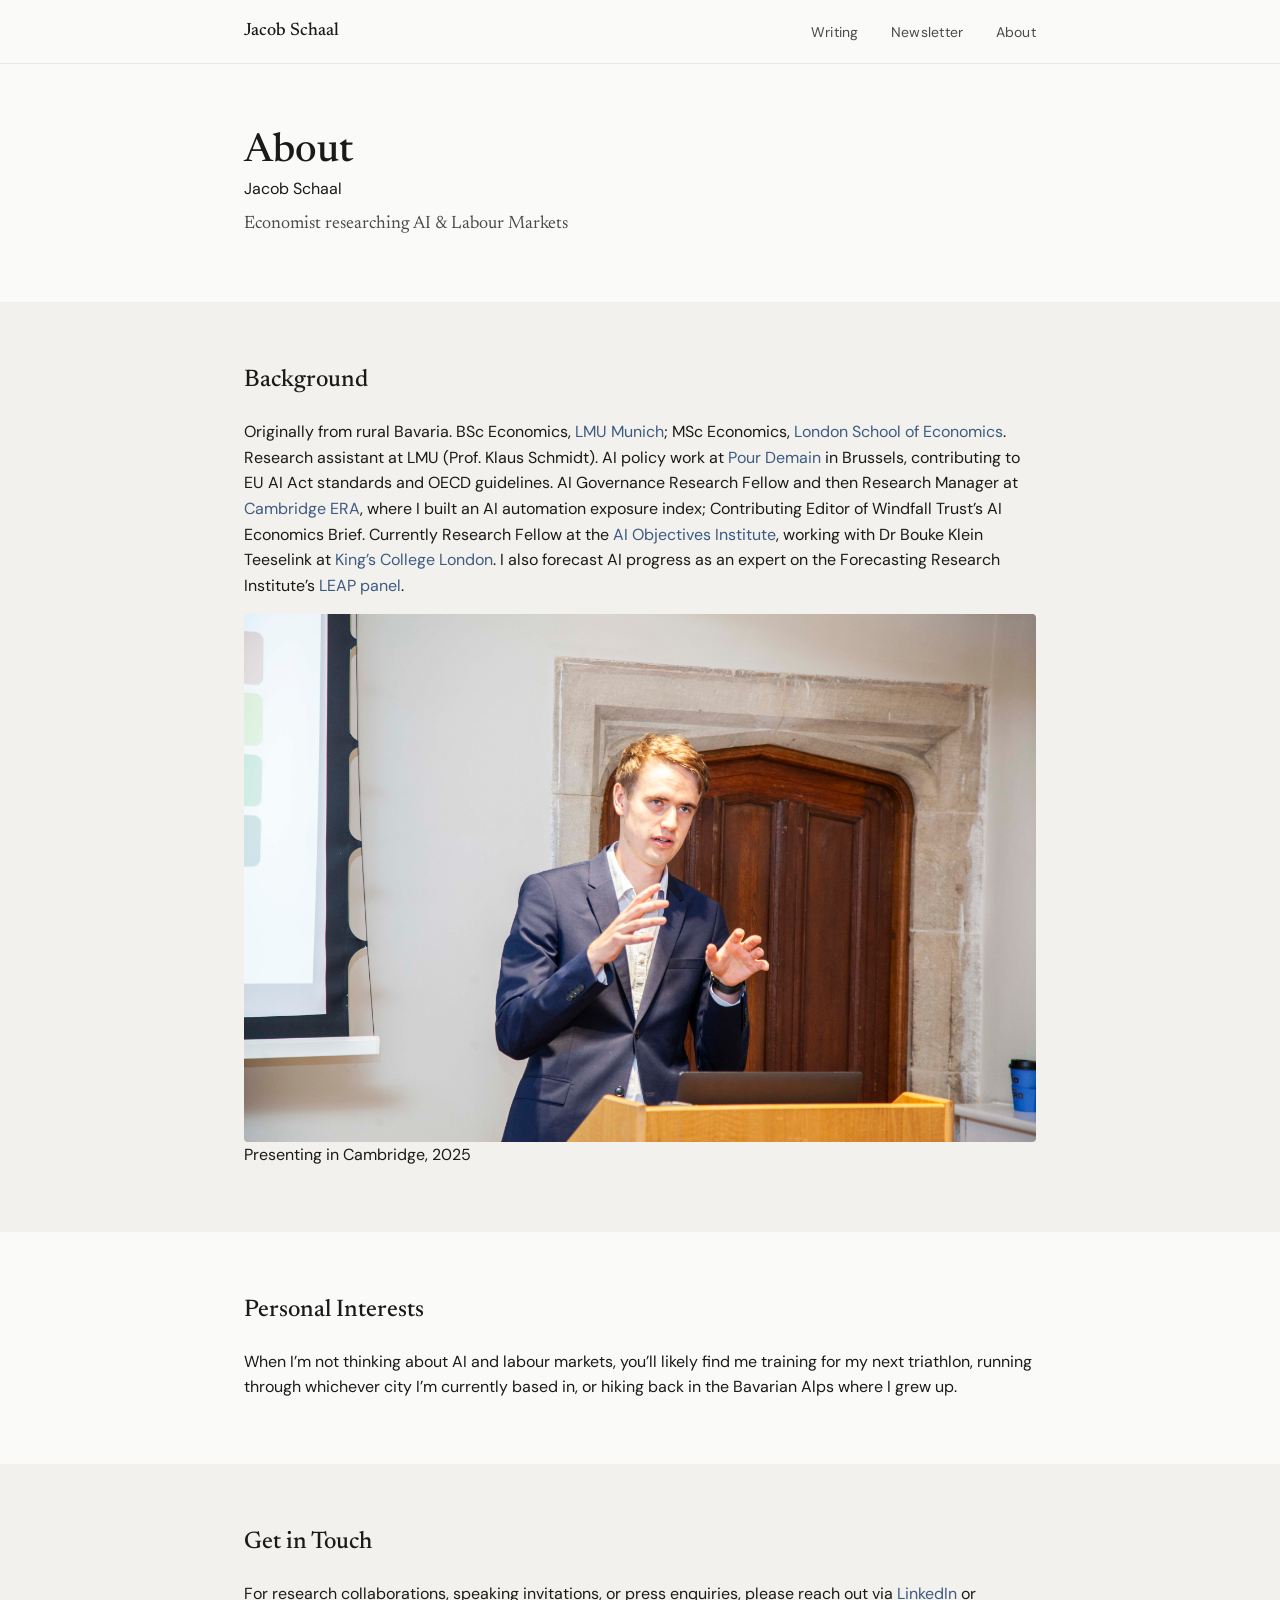
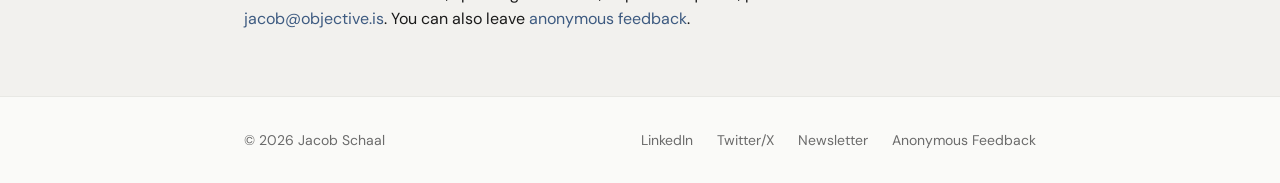
==== about/index.html @ 56f24ee0 "Featured In: Transformer replaces older logos; follow section with LinkedIn/X and Substack embed; BM" ====
<!DOCTYPE html>
<html lang="en">
<head>
  <meta charset="UTF-8">
  <meta name="viewport" content="width=device-width, initial-scale=1.0">
  <meta name="description" content="About Jacob Schaal, an economist researching how AI affects junior hiring and job tasks.">
  <title>About — Jacob Schaal</title>
  <link rel="stylesheet" href="../css/tokens.css">
  <link rel="stylesheet" href="../css/base.css">
  <link rel="stylesheet" href="../css/components.css">
  <link rel="stylesheet" href="../css/responsive.css">
</head>
<body>

  <!-- Navigation -->
  <nav class="nav" role="navigation" aria-label="Main navigation">
    <div class="container nav__inner">
      <a href="../index.html" class="nav__logo">Jacob Schaal</a>
      <button class="nav__toggle" aria-label="Toggle menu" aria-expanded="false">
        <span class="nav__toggle-bar"></span>
        <span class="nav__toggle-bar"></span>
        <span class="nav__toggle-bar"></span>
      </button>
      <ul class="nav__links">
        <li><a href="../writing/index.html">Writing</a></li>
        <li><a href="https://futureecon.substack.com/" target="_blank" rel="noopener">Newsletter</a></li>
        <li><a href="../about/index.html">About</a></li>
      </ul>
    </div>
  </nav>

  <!-- About Header -->
  <section class="hero">
    <div class="container">
      <h1>About</h1>
      <p class="hero__name">Jacob Schaal</p>
      <p class="hero__tagline">Economist researching AI &amp; Labour Markets</p>
    </div>
  </section>

  <!-- Background -->
  <section class="section--alt">
    <div class="container">
      <h2>Background</h2>
      <p>Originally from rural Bavaria. BSc Economics, <a href="https://www.lmu.de/en/" target="_blank">LMU Munich</a>; MSc Economics, <a href="https://www.lse.ac.uk/" target="_blank">London School of Economics</a>. Research assistant at LMU (Prof. Klaus Schmidt). AI policy work at <a href="https://www.pourdemain.ngo/" target="_blank">Pour Demain</a> in Brussels, contributing to EU AI Act standards and OECD guidelines. AI Governance Research Fellow and then Research Manager at <a href="https://www.erafellowship.org/" target="_blank">Cambridge ERA</a>, where I built an AI automation exposure index; Contributing Editor of Windfall Trust&rsquo;s AI Economics Brief. Currently Research Fellow at the <a href="https://ai.objectives.institute/" target="_blank" rel="noopener">AI Objectives Institute</a>, working with Dr Bouke Klein Teeselink at <a href="https://www.kcl.ac.uk/" target="_blank">King&rsquo;s College London</a>. I also forecast AI progress as an expert on the Forecasting Research Institute&rsquo;s <a href="https://forecastingresearch.org/" target="_blank" rel="noopener">LEAP panel</a>.</p>
      <figure>
        <img src="../assets/photo/presenting.jpg" alt="Jacob Schaal presenting research" style="max-width:100%;border-radius:4px;">
        <figcaption>Presenting in Cambridge, 2025</figcaption>
      </figure>
    </div>
  </section>

  <!-- Personal Interests -->
  <section>
    <div class="container">
      <h2>Personal Interests</h2>
      <p>When I&rsquo;m not thinking about AI and labour markets, you&rsquo;ll likely find me training for my next triathlon, running through whichever city I&rsquo;m currently based in, or hiking back in the Bavarian Alps where I grew up.</p>
    </div>
  </section>

  <!-- Get in Touch -->
  <section class="section--alt">
    <div class="container">
      <h2>Get in Touch</h2>
      <p>For research collaborations, speaking invitations, or press enquiries, please reach out via <a href="https://www.linkedin.com/in/jacobschaal" target="_blank" rel="noopener">LinkedIn</a> or <a href="#" class="js-email" data-name="jacob" data-domain="objective.is">email</a>. You can also leave <a href="https://admonymous.co/jacobsch" target="_blank" rel="noopener">anonymous feedback</a>.</p>
    </div>
  </section>

  <!-- Footer -->
  <footer class="footer">
    <div class="container footer__inner">
      <p class="footer__copy">&copy; 2026 Jacob Schaal</p>
      <div class="footer__links">
        <a href="https://www.linkedin.com/in/jacobschaal" aria-label="LinkedIn" target="_blank" rel="noopener">LinkedIn</a>
        <a href="https://x.com/FutureEconJacob" aria-label="Twitter/X" target="_blank" rel="noopener">Twitter/X</a>
        <a href="https://futureecon.substack.com/" aria-label="Newsletter" target="_blank" rel="noopener">Newsletter</a>
        <a href="https://admonymous.co/jacobsch" aria-label="Anonymous Feedback" target="_blank" rel="noopener">Anonymous Feedback</a>
      </div>
    </div>
  </footer>

  <script src="../js/main.js"></script>
  <script>
    document.querySelectorAll('.js-email').forEach(function(el) {
      var name = el.getAttribute('data-name');
      var domain = el.getAttribute('data-domain');
      var addr = name + '@' + domain;
      el.href = 'mailto:' + addr;
      el.textContent = addr;
    });
  </script>
</body>
</html>
---- css/tokens.css ----
:root {
  /* Colours */
  --bg-primary: #FAFAF8;
  --bg-section-alt: #F2F1EE;
  --bg-card: #FFFFFF;
  --text-primary: #1a1a1a;
  --text-secondary: #4a4a4a;
  --text-muted: #6b6b6b;
  --accent: #3d5a80;
  --accent-hover: #2c4460;
  --border: #d4d4cf;
  --border-light: #e8e8e4;

  /* Tag colours */
  --tag-op-ed: #e8ddd4;
  --tag-op-ed-text: #6b4c2a;
  --tag-policy: #d4dde8;
  --tag-policy-text: #2a4c6b;
  --tag-working-paper: #e0e0dc;
  --tag-working-paper-text: #4a4a4a;
  --tag-newsletter: #d4e8db;
  --tag-newsletter-text: #2a6b3d;
  --tag-thesis: #e0d4e8;
  --tag-thesis-text: #4c2a6b;
  --tag-report: #d4e2e8;
  --tag-report-text: #2a5a6b;

  /* Typography */
  --font-heading: 'Newsreader', Georgia, 'Times New Roman', serif;
  --font-body: 'DM Sans', -apple-system, BlinkMacSystemFont, 'Segoe UI', sans-serif;
  --font-mono: 'JetBrains Mono', 'Fira Code', monospace;

  --fs-xs: 0.75rem;
  --fs-sm: 0.875rem;
  --fs-base: 1rem;
  --fs-lg: 1.125rem;
  --fs-xl: 1.25rem;
  --fs-2xl: 1.5rem;
  --fs-3xl: 2rem;
  --fs-4xl: 2.5rem;

  --lh-tight: 1.2;
  --lh-normal: 1.6;
  --lh-relaxed: 1.8;

  --fw-normal: 400;
  --fw-medium: 500;
  --fw-semibold: 600;

  /* Spacing */
  --sp-1: 0.25rem;
  --sp-2: 0.5rem;
  --sp-3: 0.75rem;
  --sp-4: 1rem;
  --sp-6: 1.5rem;
  --sp-8: 2rem;
  --sp-12: 3rem;
  --sp-16: 4rem;
  --sp-24: 6rem;

  /* Layout */
  --container-max: 840px;
  --container-wide: 960px;
  --nav-height: 64px;

  /* Transitions */
  --transition-fast: 0.15s ease;
  --transition-base: 0.3s ease;

  /* Borders */
  --radius-sm: 4px;
  --radius-md: 8px;
  --radius-lg: 12px;
  --radius-full: 50%;
}
---- css/base.css ----
@import url('https://fonts.googleapis.com/css2?family=DM+Sans:ital,wght@0,400;0,500;0,600;1,400&family=Newsreader:ital,wght@0,400;0,500;0,600;1,400&display=swap');

/* Reset */
*,
*::before,
*::after {
  margin: 0;
  padding: 0;
  box-sizing: border-box;
}

html {
  scroll-behavior: smooth;
  -webkit-text-size-adjust: 100%;
}

body {
  font-family: var(--font-body);
  font-size: var(--fs-base);
  line-height: var(--lh-normal);
  color: var(--text-primary);
  background-color: var(--bg-primary);
  -webkit-font-smoothing: antialiased;
  -moz-osx-font-smoothing: grayscale;
}

img, svg {
  display: block;
  max-width: 100%;
}

a {
  color: var(--accent);
  text-decoration: none;
  transition: color var(--transition-fast);
}

a:hover {
  color: var(--accent-hover);
}

ul, ol {
  list-style: none;
}

button {
  font-family: inherit;
  cursor: pointer;
  border: none;
  background: none;
}

/* Typography */
h1, h2, h3, h4 {
  font-family: var(--font-heading);
  font-weight: var(--fw-medium);
  line-height: var(--lh-tight);
  color: var(--text-primary);
}

h1 {
  font-size: var(--fs-4xl);
}

h2 {
  font-size: var(--fs-2xl);
  margin-bottom: var(--sp-6);
}

h3 {
  font-size: var(--fs-xl);
  margin-bottom: var(--sp-3);
}

p {
  margin-bottom: var(--sp-4);
}

p:last-child {
  margin-bottom: 0;
}

strong {
  font-weight: var(--fw-semibold);
}

/* Layout */
.container {
  max-width: var(--container-max);
  margin: 0 auto;
  padding: 0 var(--sp-6);
}

.container--wide {
  max-width: var(--container-wide);
}

section {
  padding: var(--sp-16) 0;
}

section:first-of-type {
  padding-top: calc(var(--nav-height) + var(--sp-16));
}

/* Section with alternating background */
.section--alt {
  background-color: var(--bg-section-alt);
}

/* Utility */
.sr-only {
  position: absolute;
  width: 1px;
  height: 1px;
  padding: 0;
  margin: -1px;
  overflow: hidden;
  clip: rect(0, 0, 0, 0);
  white-space: nowrap;
  border: 0;
}

.text-secondary {
  color: var(--text-secondary);
}

.text-muted {
  color: var(--text-muted);
}
---- css/components.css ----
/* ========================================
   Navigation
   ======================================== */

.nav {
  position: fixed;
  top: 0;
  left: 0;
  right: 0;
  z-index: 100;
  background-color: var(--bg-primary);
  border-bottom: 1px solid var(--border-light);
  height: var(--nav-height);
  display: flex;
  align-items: center;
}

.nav__inner {
  display: flex;
  align-items: center;
  justify-content: space-between;
  width: 100%;
}

.nav__logo {
  font-family: var(--font-heading);
  font-size: var(--fs-lg);
  font-weight: var(--fw-medium);
  color: var(--text-primary);
  text-decoration: none;
}

.nav__logo:hover {
  color: var(--accent);
}

.nav__links {
  display: flex;
  gap: var(--sp-8);
}

.nav__links a {
  font-size: var(--fs-sm);
  color: var(--text-secondary);
  text-decoration: none;
  letter-spacing: 0.02em;
  transition: color var(--transition-fast);
}

.nav__links a:hover {
  color: var(--text-primary);
}

.nav__toggle {
  display: none;
  flex-direction: column;
  gap: 5px;
  padding: var(--sp-2);
}

.nav__toggle-bar {
  display: block;
  width: 22px;
  height: 2px;
  background-color: var(--text-primary);
  transition: transform var(--transition-base), opacity var(--transition-base);
}

/* ========================================
   Hero
   ======================================== */

.hero__inner {
  display: flex;
  gap: var(--sp-12);
  align-items: flex-start;
}

.hero__photo {
  width: 160px;
  height: 160px;
  min-width: 160px;
  border-radius: var(--radius-full);
  background-color: var(--border);
  display: flex;
  align-items: center;
  justify-content: center;
  font-family: var(--font-heading);
  font-size: 2.5rem;
  color: var(--text-secondary);
  user-select: none;
  overflow: hidden;
}

.hero__photo img {
  width: 100%;
  height: 100%;
  object-fit: cover;
}

.hero__photo-fallback {
  display: none;
  align-items: center;
  justify-content: center;
  width: 100%;
  height: 100%;
}

.hero__name {
  margin-bottom: var(--sp-2);
}

.hero__tagline {
  font-size: var(--fs-lg);
  color: var(--text-secondary);
  margin-bottom: var(--sp-6);
  font-family: var(--font-heading);
}

.hero__bio p {
  color: var(--text-secondary);
  line-height: var(--lh-relaxed);
}

.hero__social {
  display: flex;
  gap: var(--sp-4);
  margin-top: var(--sp-6);
}

.hero__social a {
  display: flex;
  align-items: center;
  justify-content: center;
  width: 40px;
  height: 40px;
  border-radius: var(--radius-full);
  border: 1px solid var(--border);
  color: var(--text-secondary);
  transition: color var(--transition-fast), border-color var(--transition-fast), background-color var(--transition-fast);
}

.hero__social a:hover {
  color: var(--accent);
  border-color: var(--accent);
  background-color: rgba(61, 90, 128, 0.05);
}

.hero__social svg {
  width: 18px;
  height: 18px;
}

.hero__contact {
  margin-top: var(--sp-4);
  font-size: var(--fs-sm);
  color: var(--text-muted);
}

.hero__contact a {
  color: var(--text-secondary);
  text-decoration: underline;
  text-decoration-color: var(--border);
  text-underline-offset: 2px;
}

.hero__contact a:hover {
  color: var(--accent);
  text-decoration-color: var(--accent);
}

/* ========================================
   Affiliations
   ======================================== */

.affiliations__grid {
  display: flex;
  flex-wrap: wrap;
  gap: var(--sp-6);
  justify-content: center;
}

.affiliation-card {
  display: flex;
  flex-direction: column;
  align-items: center;
  text-align: center;
  padding: var(--sp-6) var(--sp-4);
  min-width: 140px;
  max-width: 180px;
  text-decoration: none;
  color: var(--text-primary);
  transition: transform var(--transition-fast);
}

.affiliation-card:hover {
  transform: translateY(-2px);
  color: var(--text-primary);
}

.affiliation-card__logo {
  width: 64px;
  height: 64px;
  border-radius: var(--radius-md);
  background-color: var(--bg-primary);
  border: 1px solid var(--border-light);
  display: flex;
  align-items: center;
  justify-content: center;
  margin-bottom: var(--sp-3);
  overflow: hidden;
}

.affiliation-card__logo img {
  max-width: 56px;
  max-height: 56px;
  object-fit: contain;
}

.affiliation-card__logo span {
  font-size: var(--fs-xs);
  color: var(--text-muted);
  text-align: center;
  line-height: 1.2;
  padding: var(--sp-1);
}

.affiliation-card__institution {
  font-family: var(--font-heading);
  font-size: var(--fs-sm);
  font-weight: var(--fw-medium);
  margin-bottom: var(--sp-1);
}

.affiliation-card__role {
  font-size: var(--fs-xs);
  color: var(--text-muted);
  line-height: 1.3;
}

.affiliation-card__period {
  font-size: var(--fs-xs);
  color: var(--text-muted);
  margin-top: var(--sp-1);
}

/* ========================================
   Logo Bar (Featured In)
   ======================================== */

.logo-bar {
  display: flex;
  flex-wrap: wrap;
  align-items: center;
  justify-content: center;
  gap: var(--sp-8);
}

.logo-bar__item {
  display: flex;
  align-items: center;
  justify-content: center;
  text-decoration: none;
  transition: transform var(--transition-fast);
}

.logo-bar__item:hover {
  transform: translateY(-1px);
}

.logo-bar__item img {
  height: 36px;
  width: auto;
  filter: grayscale(100%);
  opacity: 0.6;
  transition: filter var(--transition-base), opacity var(--transition-base);
}

.logo-bar__item--wordmark img {
  height: 24px;
}

.logo-bar__item--script img {
  height: 34px;
}

.logo-bar__item--lockup {
  gap: var(--sp-2);
}

.logo-bar__item--lockup img {
  height: 28px;
}

.logo-bar__lockup-text {
  font-family: var(--font-body);
  font-size: var(--fs-xs);
  line-height: 1.25;
  color: var(--text-muted);
  text-align: left;
}

.logo-bar__item:hover img {
  filter: grayscale(0%);
  opacity: 1;
}

/* Text-based logo placeholder */
.logo-bar__text {
  font-family: var(--font-heading);
  font-size: var(--fs-sm);
  font-weight: var(--fw-medium);
  color: var(--text-muted);
  padding: var(--sp-2) var(--sp-4);
  border: 1px solid var(--border-light);
  border-radius: var(--radius-sm);
  white-space: nowrap;
  transition: color var(--transition-base), border-color var(--transition-base);
}

.logo-bar__item:hover .logo-bar__text {
  color: var(--text-primary);
  border-color: var(--border);
}

/* ========================================
   Writing List (Selected Writing)
   ======================================== */

.writing-list {
  display: flex;
  flex-direction: column;
  gap: var(--sp-1);
}

.writing-item {
  display: block;
  padding: var(--sp-4) var(--sp-6);
  border-radius: var(--radius-md);
  text-decoration: none;
  color: var(--text-primary);
  transition: background-color var(--transition-fast);
  border-bottom: 1px solid var(--border-light);
}

.writing-item:last-child {
  border-bottom: none;
}

.writing-item:hover {
  background-color: rgba(61, 90, 128, 0.04);
  color: var(--text-primary);
}

.writing-item__header {
  display: flex;
  align-items: baseline;
  gap: var(--sp-3);
  margin-bottom: var(--sp-1);
  flex-wrap: wrap;
}

.writing-item__title {
  font-family: var(--font-heading);
  font-size: var(--fs-lg);
  font-weight: var(--fw-medium);
  line-height: var(--lh-tight);
}

.writing-item__meta {
  display: flex;
  align-items: center;
  gap: var(--sp-3);
  margin-top: var(--sp-2);
}

.writing-item__venue {
  font-size: var(--fs-sm);
  color: var(--text-secondary);
}

.writing-item__date {
  font-size: var(--fs-sm);
  color: var(--text-muted);
}

.writing-item__coauthors {
  font-size: var(--fs-sm);
  color: var(--text-muted);
}

.writing-item__description {
  font-size: var(--fs-sm);
  color: var(--text-secondary);
  margin-top: var(--sp-2);
  line-height: var(--lh-normal);
}

/* Type Tags */
.tag {
  display: inline-block;
  font-size: var(--fs-xs);
  font-weight: var(--fw-medium);
  padding: 2px 8px;
  border-radius: var(--radius-sm);
  letter-spacing: 0.02em;
  white-space: nowrap;
}

.tag--op-ed {
  background-color: var(--tag-op-ed);
  color: var(--tag-op-ed-text);
}

.tag--policy-analysis,
.tag--policy-brief,
.tag--policy-contribution,
.tag--standards-work {
  background-color: var(--tag-policy);
  color: var(--tag-policy-text);
}

.tag--working-paper,
.tag--research-in-progress,
.tag--conference-paper {
  background-color: var(--tag-working-paper);
  color: var(--tag-working-paper-text);
}

.tag--newsletter {
  background-color: var(--tag-newsletter);
  color: var(--tag-newsletter-text);
}

.tag--thesis {
  background-color: var(--tag-thesis);
  color: var(--tag-thesis-text);
}

.tag--report {
  background-color: var(--tag-report);
  color: var(--tag-report-text);
}

.view-all-link {
  display: inline-block;
  margin-top: var(--sp-6);
  font-size: var(--fs-sm);
  font-weight: var(--fw-medium);
  color: var(--accent);
}

.view-all-link:hover {
  color: var(--accent-hover);
}

/* ========================================
   Media List (In the Media)
   ======================================== */

.media-list {
  display: flex;
  flex-direction: column;
  gap: var(--sp-1);
}

.media-item {
  display: flex;
  align-items: baseline;
  gap: var(--sp-4);
  padding: var(--sp-3) var(--sp-4);
  border-radius: var(--radius-sm);
  text-decoration: none;
  color: var(--text-primary);
  transition: background-color var(--transition-fast);
  border-bottom: 1px solid var(--border-light);
}

.media-item:last-child {
  border-bottom: none;
}

.media-item:hover {
  background-color: rgba(61, 90, 128, 0.04);
  color: var(--text-primary);
}

.media-item__outlet {
  font-family: var(--font-heading);
  font-size: var(--fs-sm);
  font-weight: var(--fw-medium);
  min-width: 140px;
  color: var(--text-secondary);
}

.media-item__headline {
  font-size: var(--fs-sm);
  color: var(--text-primary);
  flex: 1;
}

.media-item__date {
  font-size: var(--fs-xs);
  color: var(--text-muted);
  white-space: nowrap;
}

/* ========================================
   Talks List
   ======================================== */

.talks-list {
  display: flex;
  flex-direction: column;
  gap: var(--sp-1);
}

.talk-item {
  padding: var(--sp-3) var(--sp-4);
  border-bottom: 1px solid var(--border-light);
}

.talk-item:last-child {
  border-bottom: none;
}

.talk-item__header {
  display: flex;
  align-items: baseline;
  gap: var(--sp-3);
  flex-wrap: wrap;
}

.talk-item__event {
  font-family: var(--font-heading);
  font-weight: var(--fw-medium);
  font-size: var(--fs-base);
}

.talk-item__location {
  font-size: var(--fs-sm);
  color: var(--text-secondary);
}

.talk-item__date {
  font-size: var(--fs-sm);
  color: var(--text-muted);
}

.talk-item__description {
  font-size: var(--fs-sm);
  color: var(--text-secondary);
  margin-top: var(--sp-1);
}

/* ========================================
   Research Interests
   ======================================== */

.research-text {
  max-width: 680px;
}

.research-text p {
  color: var(--text-secondary);
  line-height: var(--lh-relaxed);
  font-size: var(--fs-lg);
}

.research-text strong {
  color: var(--text-primary);
}

/* ========================================
   Newsletter CTA
   ======================================== */

.newsletter__inner {
  text-align: center;
  max-width: 560px;
  margin: 0 auto;
}

.newsletter__description {
  color: var(--text-secondary);
  margin-bottom: var(--sp-6);
}

.btn {
  display: inline-block;
  padding: var(--sp-3) var(--sp-6);
  border-radius: var(--radius-sm);
  font-size: var(--fs-sm);
  font-weight: var(--fw-medium);
  text-decoration: none;
  transition: background-color var(--transition-fast), color var(--transition-fast);
}

.btn--primary {
  background-color: var(--accent);
  color: #fff;
}

.btn--primary:hover {
  background-color: var(--accent-hover);
  color: #fff;
}

.btn--secondary {
  border: 1px solid var(--accent);
  color: var(--accent);
}

.btn--secondary:hover {
  background-color: var(--accent);
  color: #fff;
}

.newsletter__buttons {
  display: flex;
  flex-wrap: wrap;
  justify-content: center;
  gap: var(--sp-3);
  margin-bottom: var(--sp-8);
}

.newsletter__embed {
  display: block;
  width: 100%;
  max-width: 480px;
  margin: 0 auto;
  border: 1px solid var(--border-light);
  border-radius: var(--radius-md);
  background: #fff;
}

/* ========================================
   Footer
   ======================================== */

.footer {
  padding: var(--sp-8) 0;
  border-top: 1px solid var(--border-light);
}

.footer__inner {
  display: flex;
  justify-content: space-between;
  align-items: center;
}

.footer__copy {
  font-size: var(--fs-sm);
  color: var(--text-muted);
  margin-bottom: 0;
}

.footer__links {
  display: flex;
  gap: var(--sp-6);
}

.footer__links a {
  font-size: var(--fs-sm);
  color: var(--text-muted);
}

.footer__links a:hover {
  color: var(--text-primary);
}

/* ========================================
   Writing Page (Full List)
   ======================================== */

.writing-page__category {
  margin-bottom: var(--sp-12);
}

.writing-page__category h3 {
  font-family: var(--font-heading);
  font-size: var(--fs-xl);
  margin-bottom: var(--sp-4);
  padding-bottom: var(--sp-2);
  border-bottom: 1px solid var(--border);
}

/* ========================================
   About Page
   ======================================== */

.about-content {
  max-width: 680px;
}

.about-content h2 {
  margin-top: var(--sp-12);
}

.about-content h2:first-child {
  margin-top: 0;
}

.about-content p {
  color: var(--text-secondary);
  line-height: var(--lh-relaxed);
}

.about-content ul {
  list-style: disc;
  padding-left: var(--sp-6);
  margin-bottom: var(--sp-4);
}

.about__photo {
  margin: 2.5rem 0;
}

.about__photo figcaption {
  font-size: 0.85rem;
  color: var(--color-text-secondary);
  margin-top: 0.5rem;
  text-align: center;
}

.about__photo img {
  display: block;
  margin: 0 auto;
}
.about-content li {
  color: var(--text-secondary);
  line-height: var(--lh-relaxed);
  margin-bottom: var(--sp-2);
}
---- css/responsive.css ----
/* ========================================
   Page Header (for subpages)
   ======================================== */

.page-header {
  padding-top: calc(var(--nav-height) + var(--sp-12));
  padding-bottom: var(--sp-8);
}

.page-header h1 {
  margin-bottom: var(--sp-2);
}

.page-header p {
  font-size: var(--fs-lg);
  max-width: 560px;
}

/* ========================================
   Tablet (max-width: 1024px)
   ======================================== */

@media (max-width: 1024px) {
  .hero__inner {
    gap: var(--sp-8);
  }

  .affiliations__grid {
    gap: var(--sp-4);
  }

  .logo-bar {
    gap: var(--sp-6);
  }
}

/* ========================================
   Mobile (max-width: 768px)
   ======================================== */

@media (max-width: 768px) {
  /* Nav */
  .nav__toggle {
    display: flex;
  }

  .nav__links {
    display: none;
    position: absolute;
    top: var(--nav-height);
    left: 0;
    right: 0;
    background-color: var(--bg-primary);
    border-bottom: 1px solid var(--border-light);
    flex-direction: column;
    padding: var(--sp-4) var(--sp-6);
    gap: var(--sp-4);
  }

  .nav__links--open {
    display: flex;
  }

  .nav__toggle--open .nav__toggle-bar:nth-child(1) {
    transform: translateY(7px) rotate(45deg);
  }

  .nav__toggle--open .nav__toggle-bar:nth-child(2) {
    opacity: 0;
  }

  .nav__toggle--open .nav__toggle-bar:nth-child(3) {
    transform: translateY(-7px) rotate(-45deg);
  }

  /* Typography */
  h1 {
    font-size: var(--fs-3xl);
  }

  h2 {
    font-size: var(--fs-xl);
  }

  /* Hero */
  .hero__inner {
    flex-direction: column;
    align-items: center;
    text-align: center;
  }

  .hero__photo {
    width: 120px;
    height: 120px;
    min-width: 120px;
    font-size: 2rem;
  }

  .hero__contact {
    text-align: center;
  }

  .hero__social {
    justify-content: center;
  }

  /* Affiliations */
  .affiliations__grid {
    gap: var(--sp-4);
  }

  .affiliation-card {
    min-width: 120px;
    max-width: 150px;
    padding: var(--sp-4) var(--sp-3);
  }

  .affiliation-card__logo {
    width: 48px;
    height: 48px;
  }

  /* Logo bar */
  .logo-bar {
    flex-wrap: nowrap;
    overflow-x: auto;
    justify-content: flex-start;
    gap: var(--sp-4);
    padding-bottom: var(--sp-2);
    scroll-snap-type: x mandatory;
    -webkit-overflow-scrolling: touch;
  }

  .logo-bar__item {
    scroll-snap-align: start;
    flex-shrink: 0;
  }

  /* Media items — stack on mobile */
  .media-item {
    flex-direction: column;
    gap: var(--sp-1);
  }

  .media-item__outlet {
    min-width: unset;
  }

  /* Footer */
  .footer__inner {
    flex-direction: column;
    gap: var(--sp-4);
    text-align: center;
  }

  /* About page hero */
  .about-content .hero__inner {
    flex-direction: column;
    align-items: center;
    text-align: center;
  }
}

/* ========================================
   Small Mobile (max-width: 480px)
   ======================================== */

@media (max-width: 480px) {
  .container {
    padding: 0 var(--sp-4);
  }

  section {
    padding: var(--sp-8) 0;
  }

  section:first-of-type {
    padding-top: calc(var(--nav-height) + var(--sp-8));
  }

  .page-header {
    padding-top: calc(var(--nav-height) + var(--sp-8));
    padding-bottom: var(--sp-4);
  }

  h1 {
    font-size: var(--fs-2xl);
  }

  .writing-item {
    padding: var(--sp-3) var(--sp-3);
  }

  .writing-item__header {
    flex-direction: column;
    gap: var(--sp-2);
  }

  .writing-item__title {
    font-size: var(--fs-base);
  }

  .talk-item {
    padding: var(--sp-3);
  }

  .talk-item__header {
    flex-direction: column;
    gap: var(--sp-1);
  }

  .affiliations__grid {
    flex-direction: column;
    align-items: center;
  }

  .affiliation-card {
    max-width: 200px;
    width: 100%;
  }
}
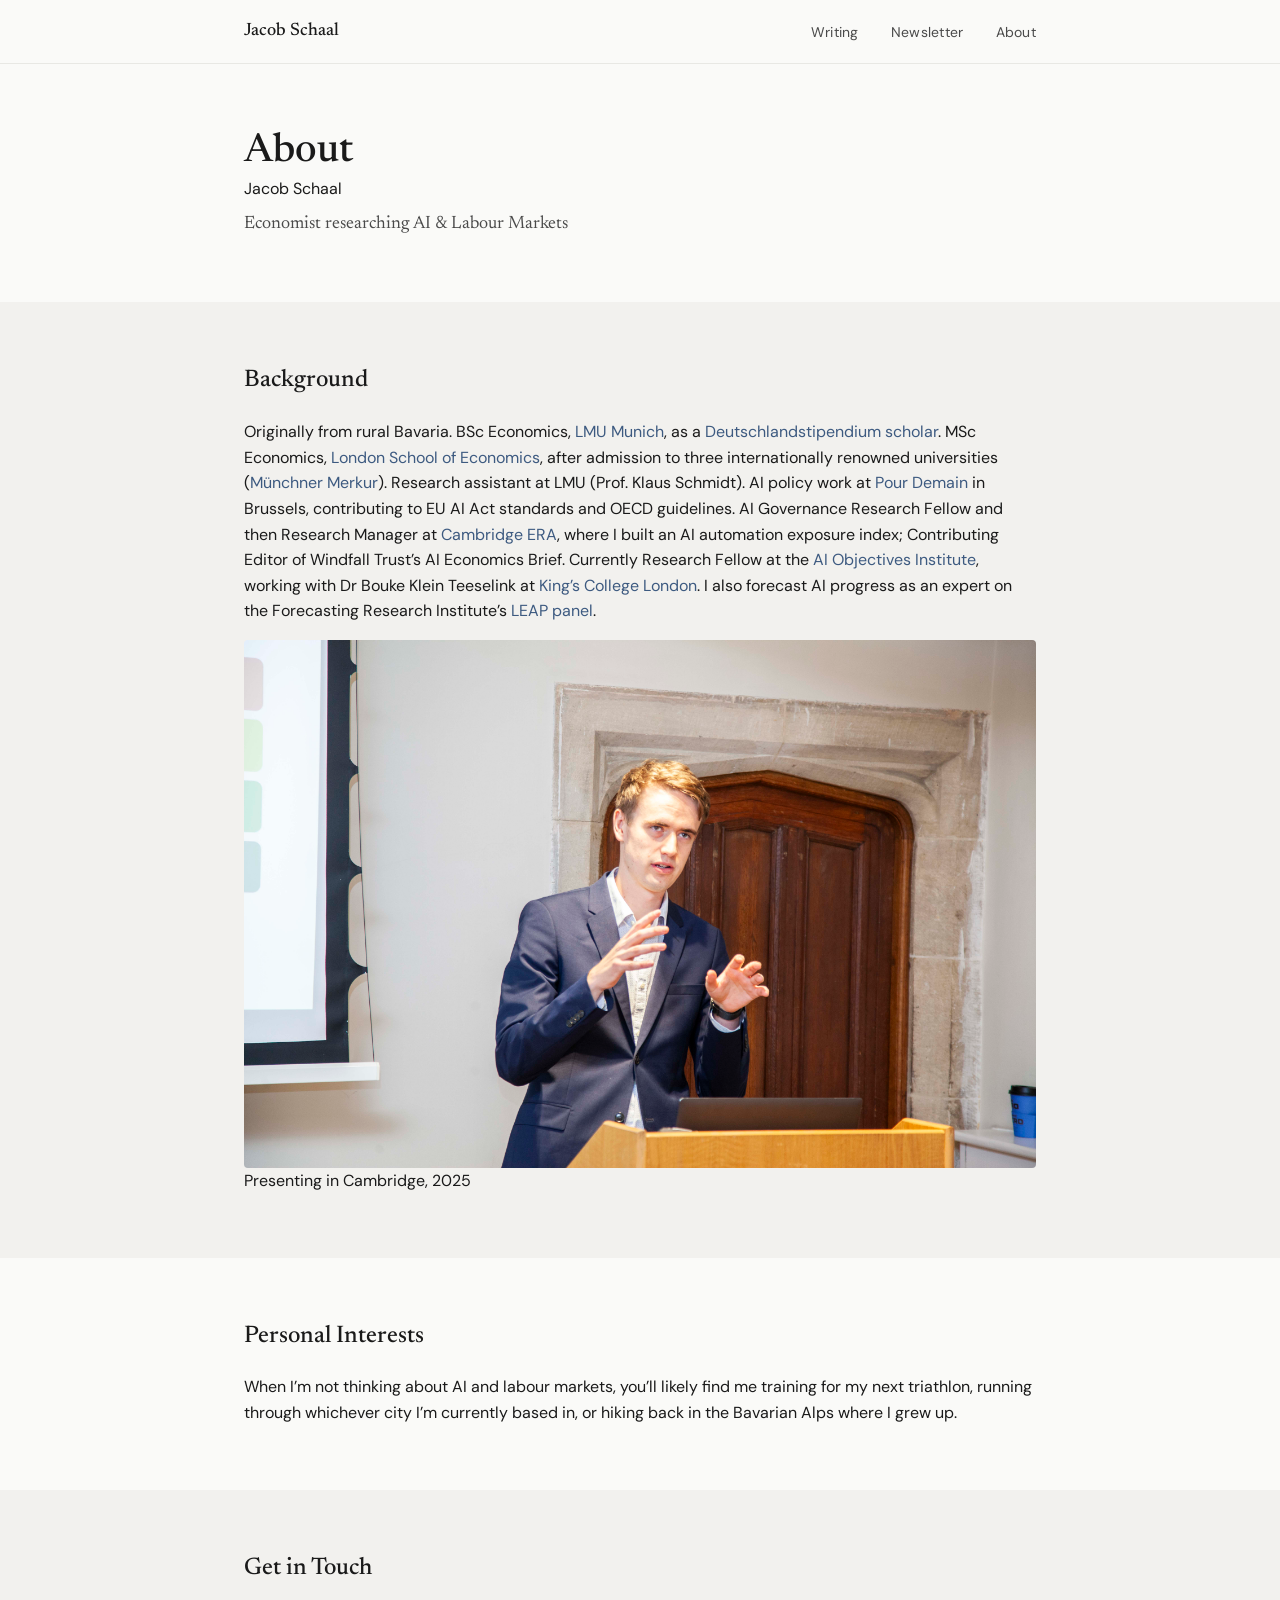
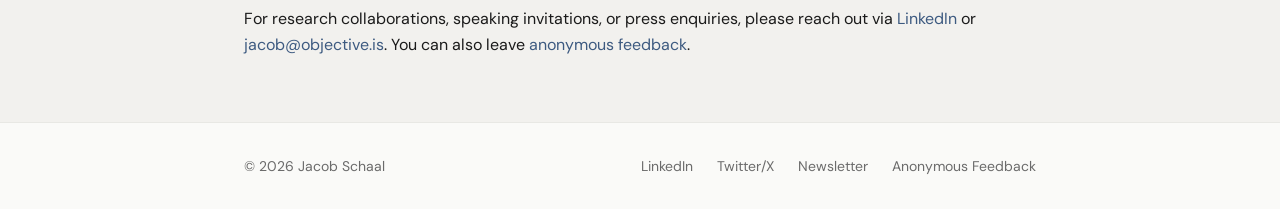
==== commit ca2165a3: "About: Deutschlandstipendium and LSE admission coverage Co-Authored-By: Claude Opus 5.5 <noreply@ant" ====
--- a/about/index.html
+++ b/about/index.html
@@ -42,7 +42,7 @@
   <section class="section--alt">
     <div class="container">
       <h2>Background</h2>
-      <p>Originally from rural Bavaria. BSc Economics, <a href="https://www.lmu.de/en/" target="_blank">LMU Munich</a>; MSc Economics, <a href="https://www.lse.ac.uk/" target="_blank">London School of Economics</a>. Research assistant at LMU (Prof. Klaus Schmidt). AI policy work at <a href="https://www.pourdemain.ngo/" target="_blank">Pour Demain</a> in Brussels, contributing to EU AI Act standards and OECD guidelines. AI Governance Research Fellow and then Research Manager at <a href="https://www.erafellowship.org/" target="_blank">Cambridge ERA</a>, where I built an AI automation exposure index; Contributing Editor of Windfall Trust&rsquo;s AI Economics Brief. Currently Research Fellow at the <a href="https://ai.objectives.institute/" target="_blank" rel="noopener">AI Objectives Institute</a>, working with Dr Bouke Klein Teeselink at <a href="https://www.kcl.ac.uk/" target="_blank">King&rsquo;s College London</a>. I also forecast AI progress as an expert on the Forecasting Research Institute&rsquo;s <a href="https://forecastingresearch.org/" target="_blank" rel="noopener">LEAP panel</a>.</p>
+      <p>Originally from rural Bavaria. BSc Economics, <a href="https://www.lmu.de/en/" target="_blank">LMU Munich</a>, as a <a href="https://www.lmu.de/en/workspace-for-students/student-support-services/finance-your-studies/scholarships/deutschlandstipendium/jacob-schaal.html" target="_blank" rel="noopener">Deutschlandstipendium scholar</a>. MSc Economics, <a href="https://www.lse.ac.uk/" target="_blank">London School of Economics</a>, after admission to three internationally renowned universities (<a href="https://www.merkur.de/lokales/region-holzkirchen/erfolg-studium-otterfing-drei-international-renommierten-universitaeten-angenommen-93234715.html" target="_blank" rel="noopener">M&uuml;nchner Merkur</a>). Research assistant at LMU (Prof. Klaus Schmidt). AI policy work at <a href="https://www.pourdemain.ngo/" target="_blank">Pour Demain</a> in Brussels, contributing to EU AI Act standards and OECD guidelines. AI Governance Research Fellow and then Research Manager at <a href="https://www.erafellowship.org/" target="_blank">Cambridge ERA</a>, where I built an AI automation exposure index; Contributing Editor of Windfall Trust&rsquo;s AI Economics Brief. Currently Research Fellow at the <a href="https://ai.objectives.institute/" target="_blank" rel="noopener">AI Objectives Institute</a>, working with Dr Bouke Klein Teeselink at <a href="https://www.kcl.ac.uk/" target="_blank">King&rsquo;s College London</a>. I also forecast AI progress as an expert on the Forecasting Research Institute&rsquo;s <a href="https://forecastingresearch.org/" target="_blank" rel="noopener">LEAP panel</a>.</p>
       <figure>
         <img src="../assets/photo/presenting.jpg" alt="Jacob Schaal presenting research" style="max-width:100%;border-radius:4px;">
         <figcaption>Presenting in Cambridge, 2025</figcaption>
--- a/css/components.css
+++ b/css/components.css
@@ -284,21 +284,6 @@
   height: 34px;
 }
 
-.logo-bar__item--lockup {
-  gap: var(--sp-2);
-}
-
-.logo-bar__item--lockup img {
-  height: 28px;
-}
-
-.logo-bar__lockup-text {
-  font-family: var(--font-body);
-  font-size: var(--fs-xs);
-  line-height: 1.25;
-  color: var(--text-muted);
-  text-align: left;
-}
 
 .logo-bar__item:hover img {
   filter: grayscale(0%);
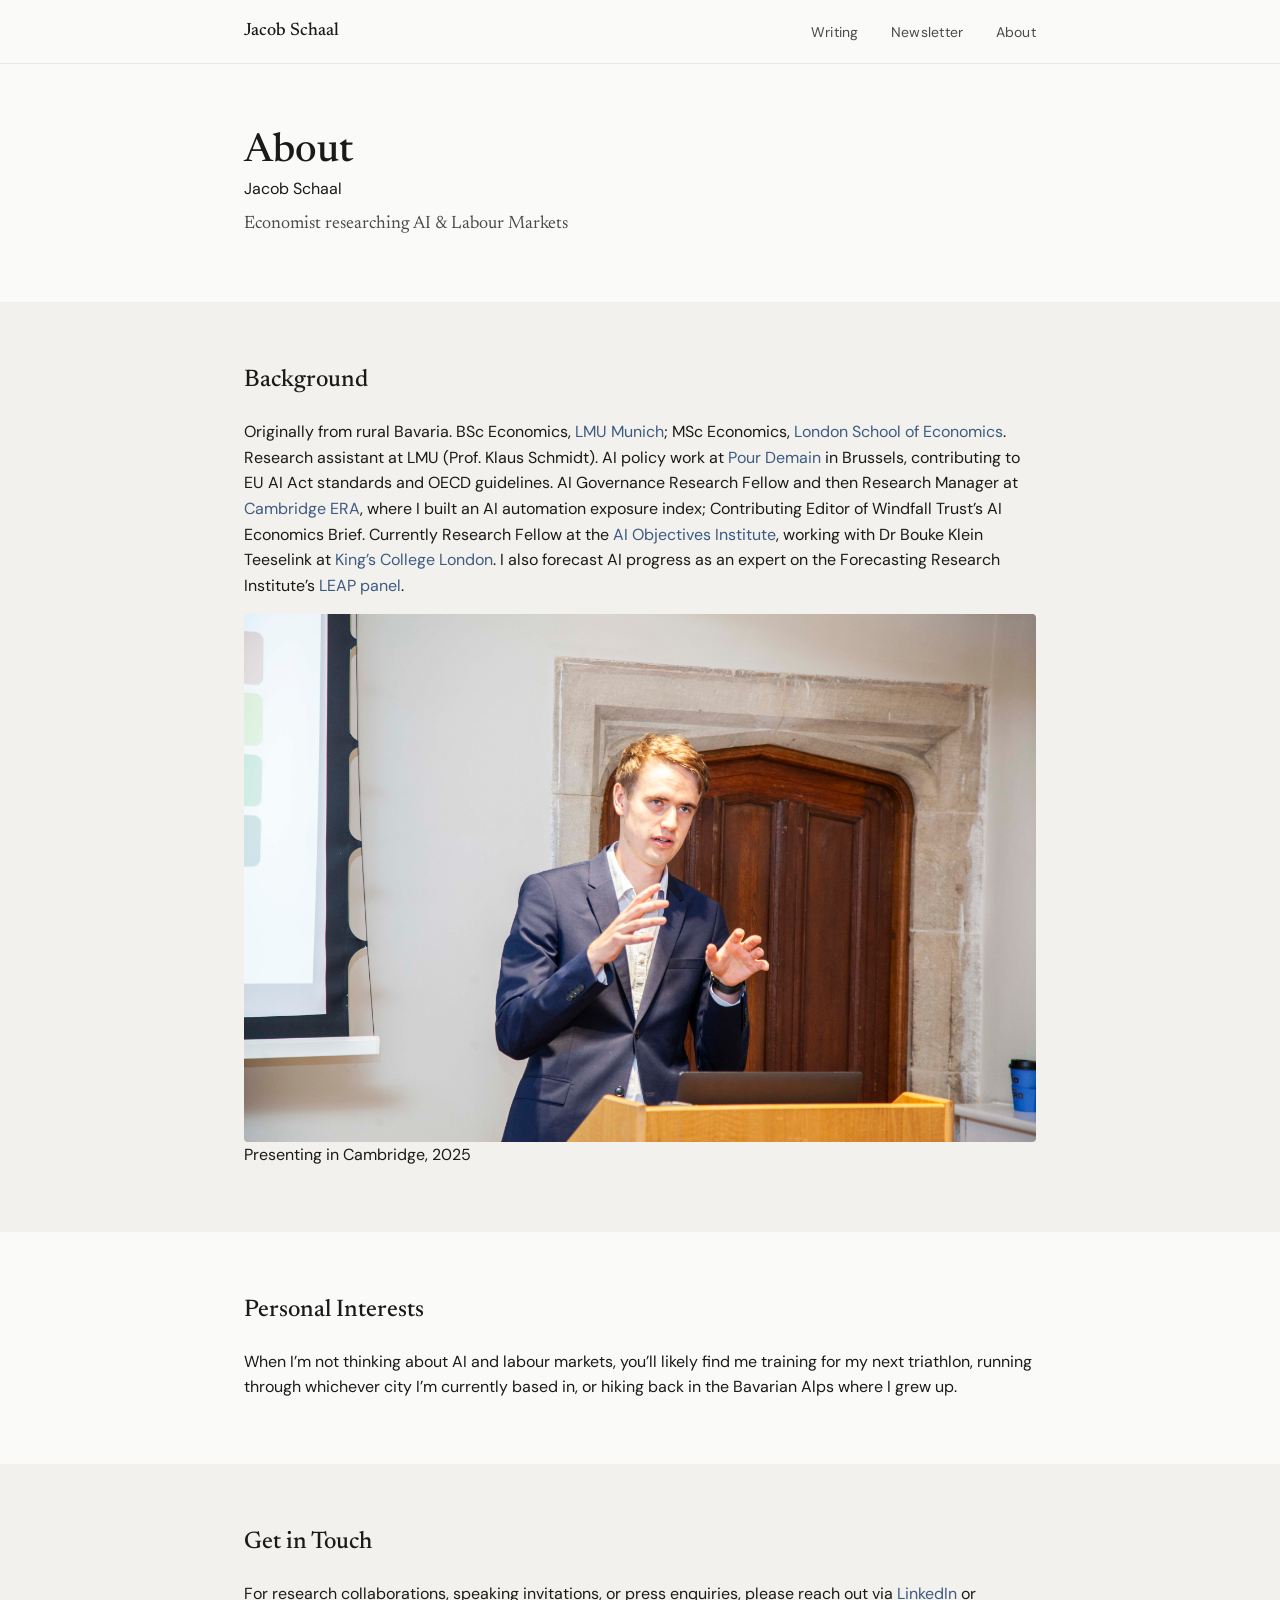
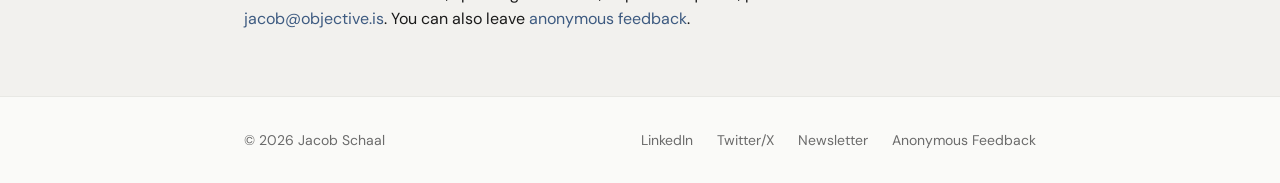
==== commit f5310af5: "Revert "About: Deutschlandstipendium and LSE admission coverage" This reverts commit ca2165a3e6cc09c" ====
--- a/about/index.html
+++ b/about/index.html
@@ -42,7 +42,7 @@
   <section class="section--alt">
     <div class="container">
       <h2>Background</h2>
-      <p>Originally from rural Bavaria. BSc Economics, <a href="https://www.lmu.de/en/" target="_blank">LMU Munich</a>, as a <a href="https://www.lmu.de/en/workspace-for-students/student-support-services/finance-your-studies/scholarships/deutschlandstipendium/jacob-schaal.html" target="_blank" rel="noopener">Deutschlandstipendium scholar</a>. MSc Economics, <a href="https://www.lse.ac.uk/" target="_blank">London School of Economics</a>, after admission to three internationally renowned universities (<a href="https://www.merkur.de/lokales/region-holzkirchen/erfolg-studium-otterfing-drei-international-renommierten-universitaeten-angenommen-93234715.html" target="_blank" rel="noopener">M&uuml;nchner Merkur</a>). Research assistant at LMU (Prof. Klaus Schmidt). AI policy work at <a href="https://www.pourdemain.ngo/" target="_blank">Pour Demain</a> in Brussels, contributing to EU AI Act standards and OECD guidelines. AI Governance Research Fellow and then Research Manager at <a href="https://www.erafellowship.org/" target="_blank">Cambridge ERA</a>, where I built an AI automation exposure index; Contributing Editor of Windfall Trust&rsquo;s AI Economics Brief. Currently Research Fellow at the <a href="https://ai.objectives.institute/" target="_blank" rel="noopener">AI Objectives Institute</a>, working with Dr Bouke Klein Teeselink at <a href="https://www.kcl.ac.uk/" target="_blank">King&rsquo;s College London</a>. I also forecast AI progress as an expert on the Forecasting Research Institute&rsquo;s <a href="https://forecastingresearch.org/" target="_blank" rel="noopener">LEAP panel</a>.</p>
+      <p>Originally from rural Bavaria. BSc Economics, <a href="https://www.lmu.de/en/" target="_blank">LMU Munich</a>; MSc Economics, <a href="https://www.lse.ac.uk/" target="_blank">London School of Economics</a>. Research assistant at LMU (Prof. Klaus Schmidt). AI policy work at <a href="https://www.pourdemain.ngo/" target="_blank">Pour Demain</a> in Brussels, contributing to EU AI Act standards and OECD guidelines. AI Governance Research Fellow and then Research Manager at <a href="https://www.erafellowship.org/" target="_blank">Cambridge ERA</a>, where I built an AI automation exposure index; Contributing Editor of Windfall Trust&rsquo;s AI Economics Brief. Currently Research Fellow at the <a href="https://ai.objectives.institute/" target="_blank" rel="noopener">AI Objectives Institute</a>, working with Dr Bouke Klein Teeselink at <a href="https://www.kcl.ac.uk/" target="_blank">King&rsquo;s College London</a>. I also forecast AI progress as an expert on the Forecasting Research Institute&rsquo;s <a href="https://forecastingresearch.org/" target="_blank" rel="noopener">LEAP panel</a>.</p>
       <figure>
         <img src="../assets/photo/presenting.jpg" alt="Jacob Schaal presenting research" style="max-width:100%;border-radius:4px;">
         <figcaption>Presenting in Cambridge, 2025</figcaption>
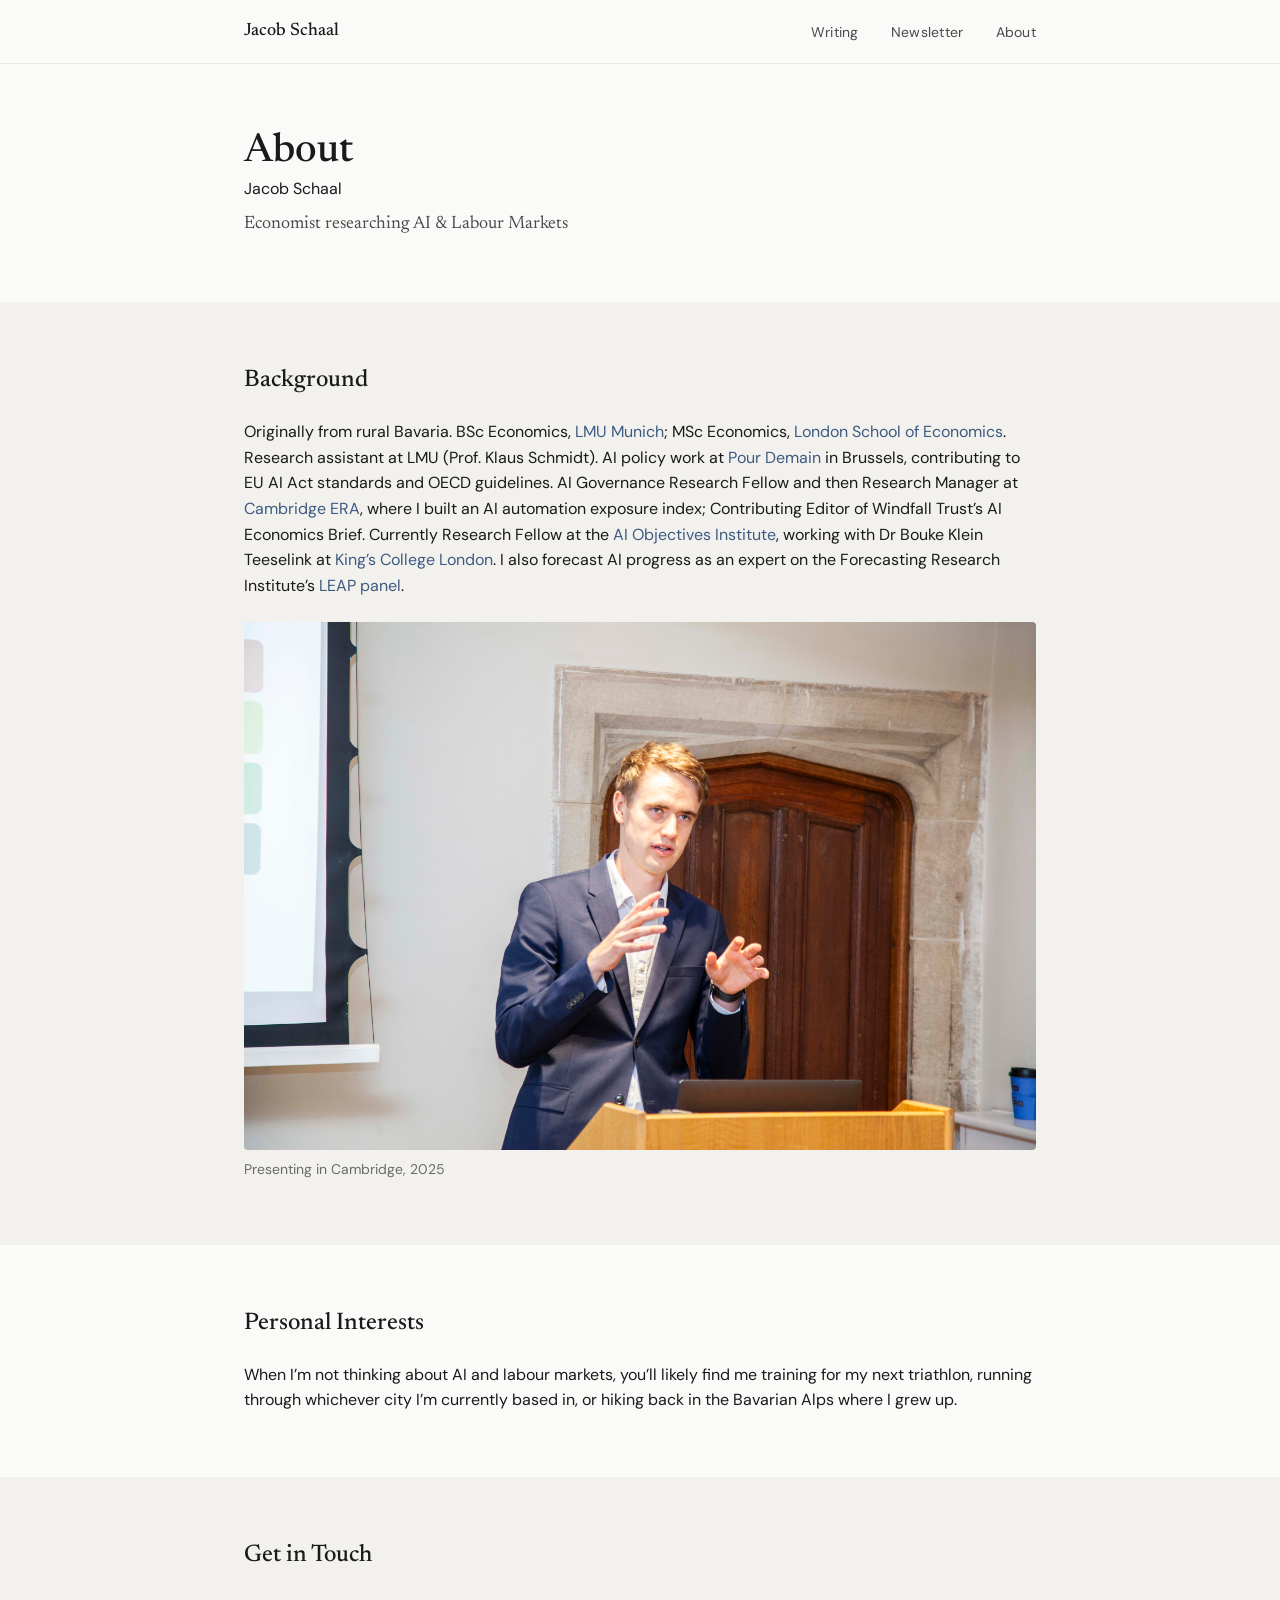
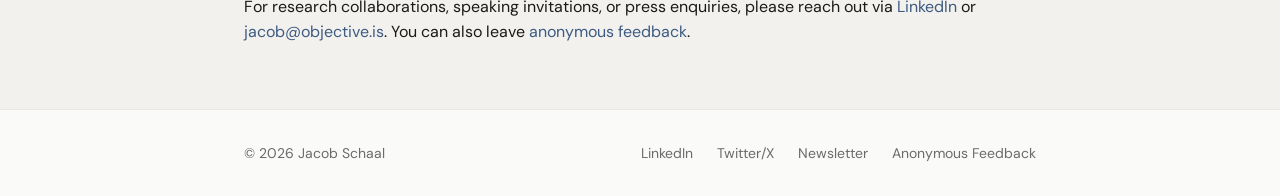
==== commit 12a7c3d8: "SEO: sitemap, robots.txt, canonical tags, clean internal URLs Co-Authored-By: Claude Opus 5.5 <norep" ====
--- a/about/index.html
+++ b/about/index.html
@@ -5,6 +5,7 @@
   <meta name="viewport" content="width=device-width, initial-scale=1.0">
   <meta name="description" content="About Jacob Schaal, an economist researching how AI affects junior hiring and job tasks.">
   <title>About — Jacob Schaal</title>
+  <link rel="canonical" href="https://jacobschaal.com/about/" />
   <link rel="stylesheet" href="../css/tokens.css">
   <link rel="stylesheet" href="../css/base.css">
   <link rel="stylesheet" href="../css/components.css">
@@ -15,16 +16,16 @@
   <!-- Navigation -->
   <nav class="nav" role="navigation" aria-label="Main navigation">
     <div class="container nav__inner">
-      <a href="../index.html" class="nav__logo">Jacob Schaal</a>
+      <a href="/" class="nav__logo">Jacob Schaal</a>
       <button class="nav__toggle" aria-label="Toggle menu" aria-expanded="false">
         <span class="nav__toggle-bar"></span>
         <span class="nav__toggle-bar"></span>
         <span class="nav__toggle-bar"></span>
       </button>
       <ul class="nav__links">
-        <li><a href="../writing/index.html">Writing</a></li>
+        <li><a href="/writing/">Writing</a></li>
         <li><a href="https://futureecon.substack.com/" target="_blank" rel="noopener">Newsletter</a></li>
-        <li><a href="../about/index.html">About</a></li>
+        <li><a href="/about/">About</a></li>
       </ul>
     </div>
   </nav>
--- a/css/components.css
+++ b/css/components.css
@@ -717,3 +717,16 @@
   line-height: var(--lh-relaxed);
   margin-bottom: var(--sp-2);
 }
+
+/* Photo captions */
+figure {
+  margin: var(--sp-6) 0 0;
+}
+
+figcaption {
+  font-size: var(--fs-sm);
+  font-style: normal;
+  text-align: left;
+  color: var(--text-muted);
+  margin-top: var(--sp-2);
+}
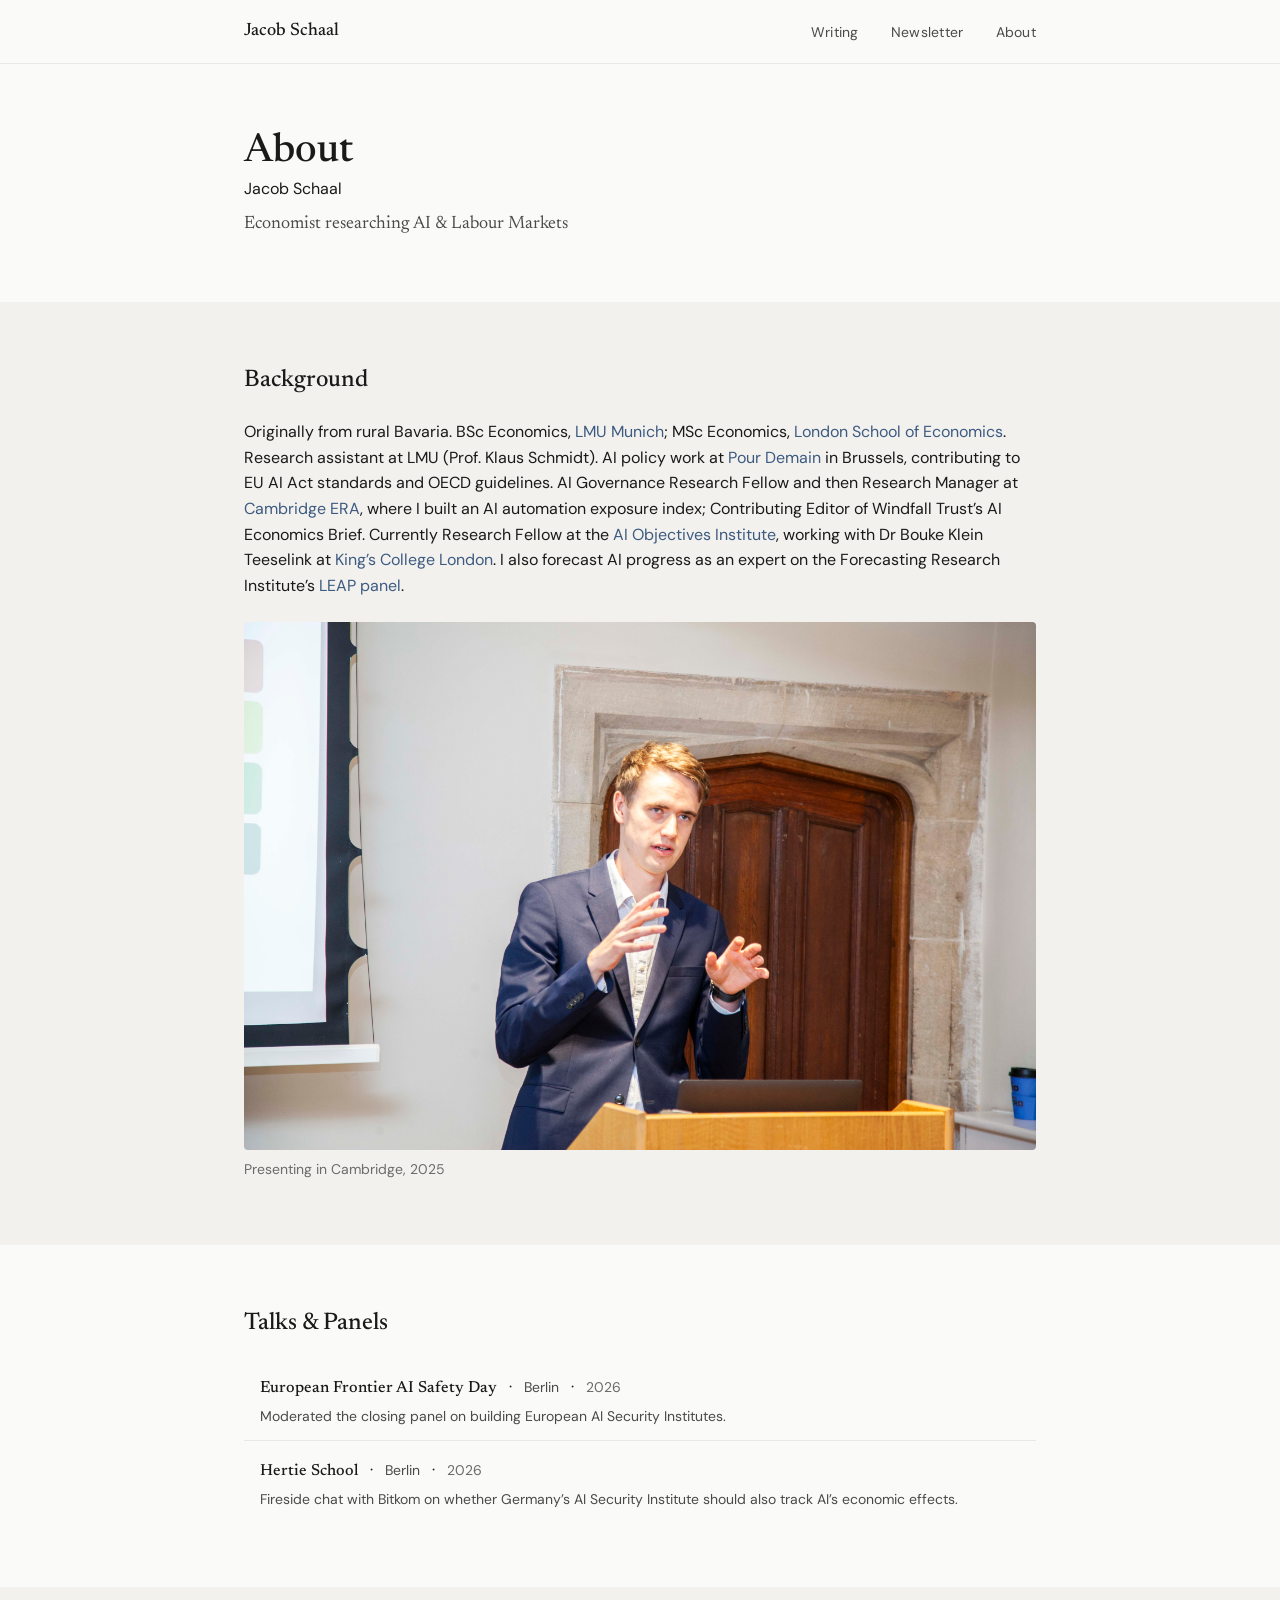
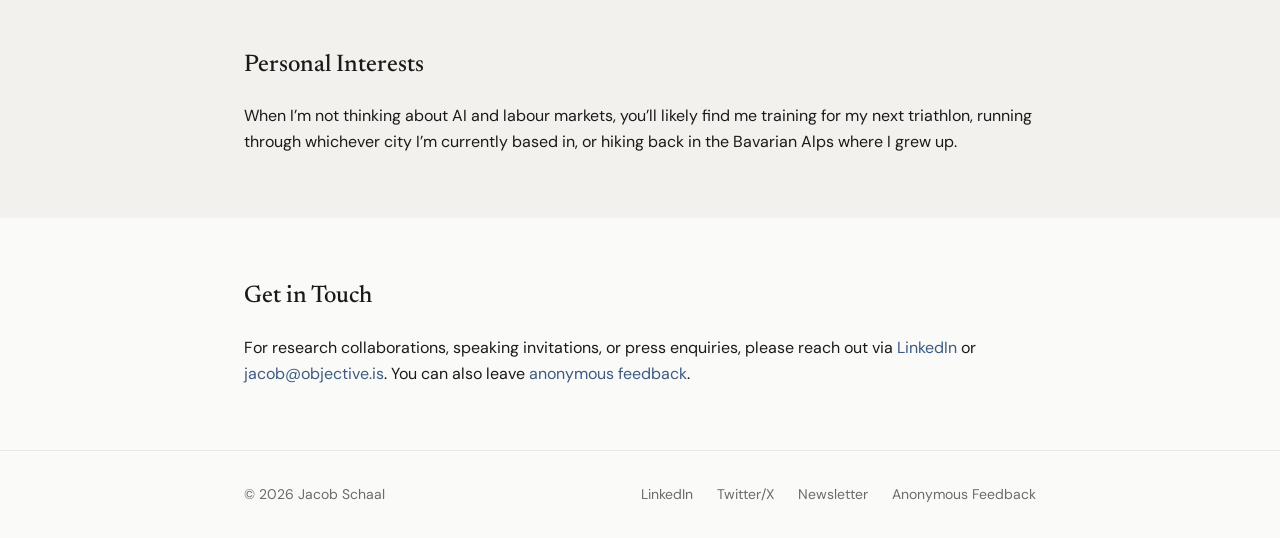
==== commit 728e85f8: "Homepage down to bio, writing, follow; media (+Tagesspiegel) on Writing page, talks on About page Co" ====
--- a/about/index.html
+++ b/about/index.html
@@ -51,8 +51,40 @@
     </div>
   </section>
 
+  <!-- Talks & Panels -->
+  <section id="talks">
+    <div class="container">
+      <h2>Talks &amp; Panels</h2>
+      <div class="talks-list">
+
+        <div class="talk-item">
+          <div class="talk-item__header">
+            <span class="talk-item__event">European Frontier AI Safety Day</span>
+            &middot;
+            <span class="talk-item__location">Berlin</span>
+            &middot;
+            <span class="talk-item__date">2026</span>
+          </div>
+          <p class="talk-item__description">Moderated the closing panel on building European AI Security Institutes.</p>
+        </div>
+
+        <div class="talk-item">
+          <div class="talk-item__header">
+            <span class="talk-item__event">Hertie School</span>
+            &middot;
+            <span class="talk-item__location">Berlin</span>
+            &middot;
+            <span class="talk-item__date">2026</span>
+          </div>
+          <p class="talk-item__description">Fireside chat with Bitkom on whether Germany&rsquo;s AI Security Institute should also track AI&rsquo;s economic effects.</p>
+        </div>
+
+      </div>
+    </div>
+  </section>
+
   <!-- Personal Interests -->
-  <section>
+  <section class="section--alt">
     <div class="container">
       <h2>Personal Interests</h2>
       <p>When I&rsquo;m not thinking about AI and labour markets, you&rsquo;ll likely find me training for my next triathlon, running through whichever city I&rsquo;m currently based in, or hiking back in the Bavarian Alps where I grew up.</p>
@@ -60,10 +92,10 @@
   </section>
 
   <!-- Get in Touch -->
-  <section class="section--alt">
+  <section>
     <div class="container">
       <h2>Get in Touch</h2>
-      <p>For research collaborations, speaking invitations, or press enquiries, please reach out via <a href="https://www.linkedin.com/in/jacobschaal" target="_blank" rel="noopener">LinkedIn</a> or <a href="#" class="js-email" data-name="jacob" data-domain="objective.is">email</a>. You can also leave <a href="https://admonymous.co/jacobsch" target="_blank" rel="noopener">anonymous feedback</a>.</p>
+      <p>For research collaborations, speaking invitations, or press enquiries, please reach out via <a href="https://www.linkedin.com/in/jacobschaal" target="_blank" rel="noopener">LinkedIn</a> or <a href="#" class="js-email" data-name="jacob" data-domain="objective.is">jacob [at] objective [dot] is</a>. You can also leave <a href="https://admonymous.co/jacobsch" target="_blank" rel="noopener">anonymous feedback</a>.</p>
     </div>
   </section>
 
--- a/css/components.css
+++ b/css/components.css
@@ -355,7 +355,9 @@
 .writing-item__meta {
   display: flex;
   align-items: center;
-  gap: var(--sp-3);
+  flex-wrap: wrap;
+  column-gap: var(--sp-3);
+  row-gap: var(--sp-1);
   margin-top: var(--sp-2);
 }
 
@@ -730,3 +732,58 @@
   color: var(--text-muted);
   margin-top: var(--sp-2);
 }
+
+/* Hero: affiliation logos under the photo */
+.hero__aside {
+  display: flex;
+  flex-direction: column;
+  align-items: center;
+  gap: var(--sp-4);
+}
+
+.hero__affiliations {
+  display: flex;
+  gap: var(--sp-3);
+}
+
+.hero__affiliations img {
+  height: 44px;
+  width: auto;
+  border-radius: var(--radius-sm);
+  display: block;
+}
+
+/* Hero: compact "Featured in" strip */
+.hero__featured {
+  margin-top: var(--sp-8);
+  padding-top: var(--sp-6);
+  border-top: 1px solid var(--border-light);
+}
+
+.hero__featured-label {
+  font-size: var(--fs-xs);
+  color: var(--text-muted);
+  margin-bottom: var(--sp-3);
+}
+
+.logo-bar--compact {
+  justify-content: flex-start;
+  gap: var(--sp-6);
+}
+
+.logo-bar--compact .logo-bar__item img {
+  height: 22px;
+}
+
+.logo-bar--compact .logo-bar__item--wordmark img {
+  height: 16px;
+}
+
+.logo-bar--compact .logo-bar__item--script img {
+  height: 24px;
+}
+
+/* Keep venue, date and co-author chunks unbroken */
+.writing-item__meta > span {
+  white-space: nowrap;
+}
--- a/css/responsive.css
+++ b/css/responsive.css
@@ -219,3 +219,26 @@
     width: 100%;
   }
 }
+
+/* Mobile: compact logos wrap instead of scrolling; more room between items */
+@media (max-width: 768px) {
+  .logo-bar--compact {
+    flex-wrap: wrap;
+    overflow-x: visible;
+    justify-content: center;
+    gap: var(--sp-4) var(--sp-6);
+  }
+
+  .hero__featured-label {
+    text-align: center;
+  }
+
+  .writing-item {
+    padding: var(--sp-6) var(--sp-3);
+  }
+
+  .media-item {
+    padding: var(--sp-4) var(--sp-3);
+  }
+
+}
